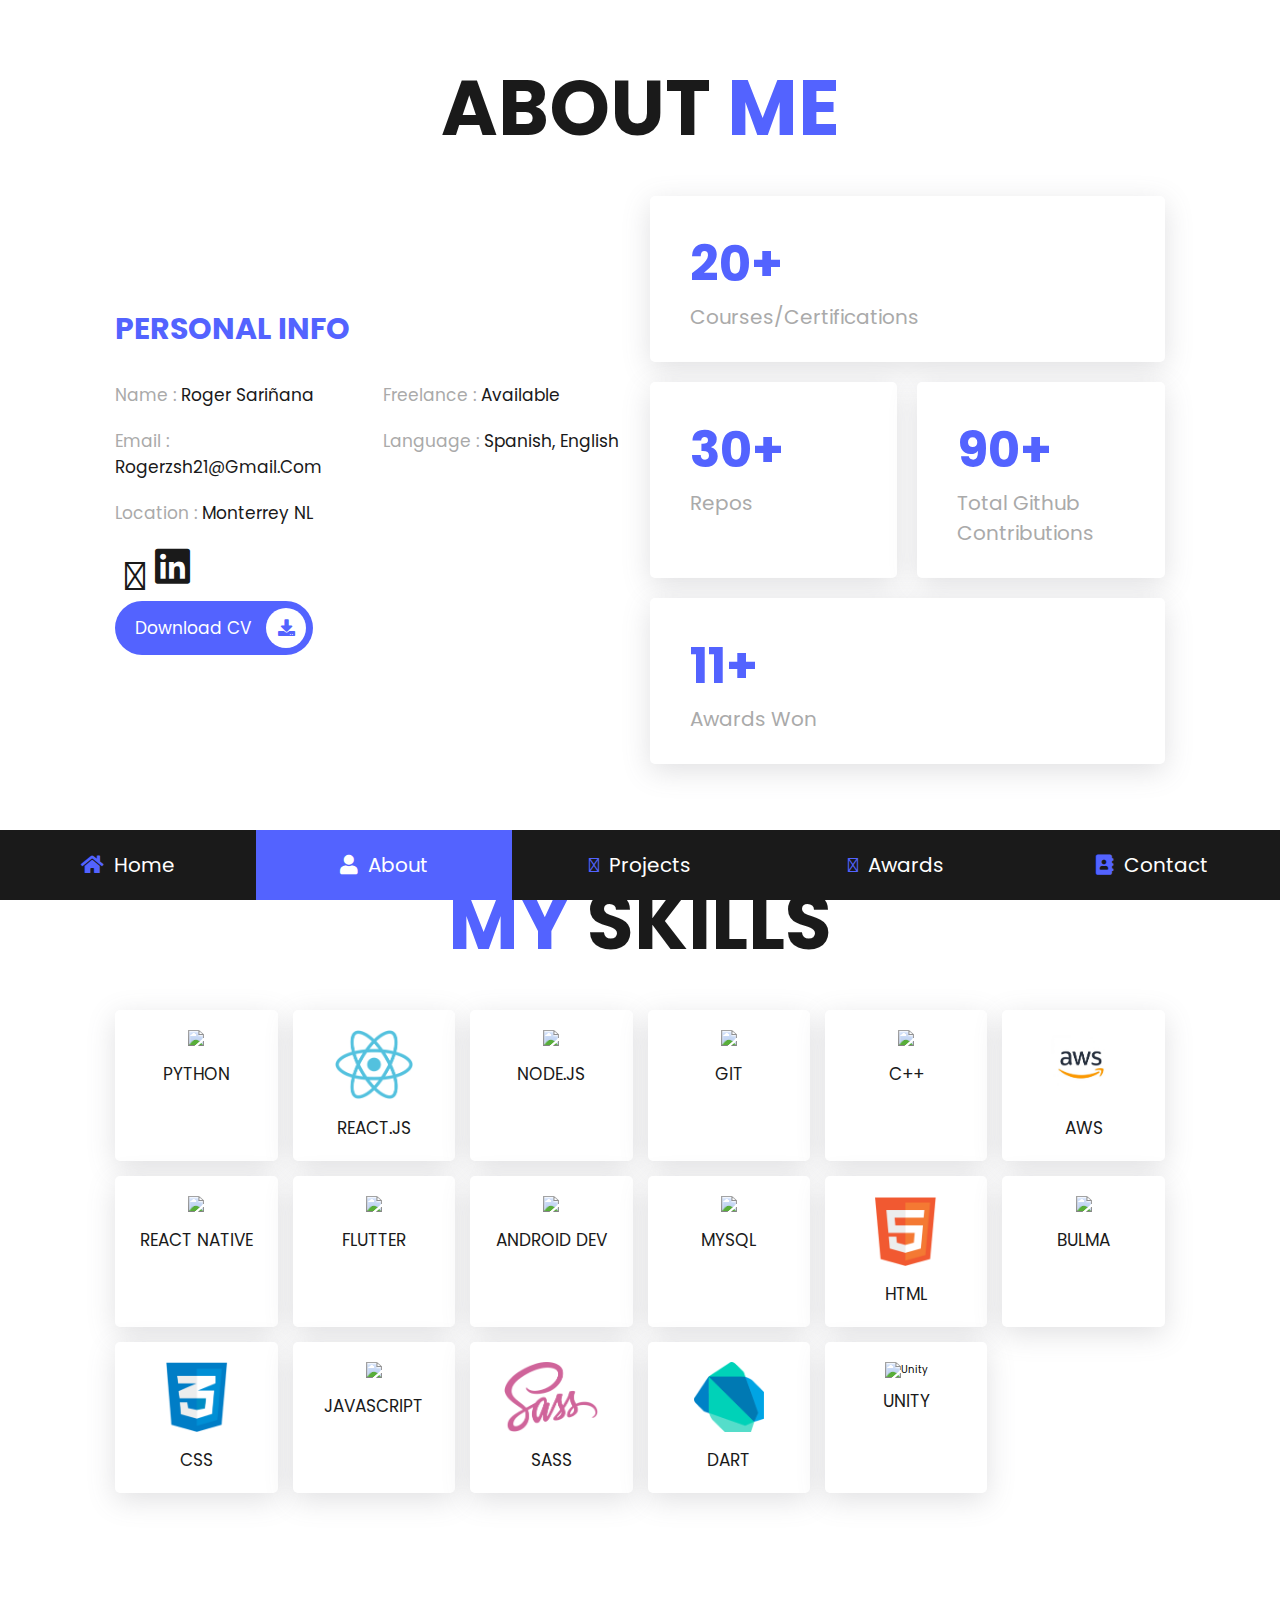
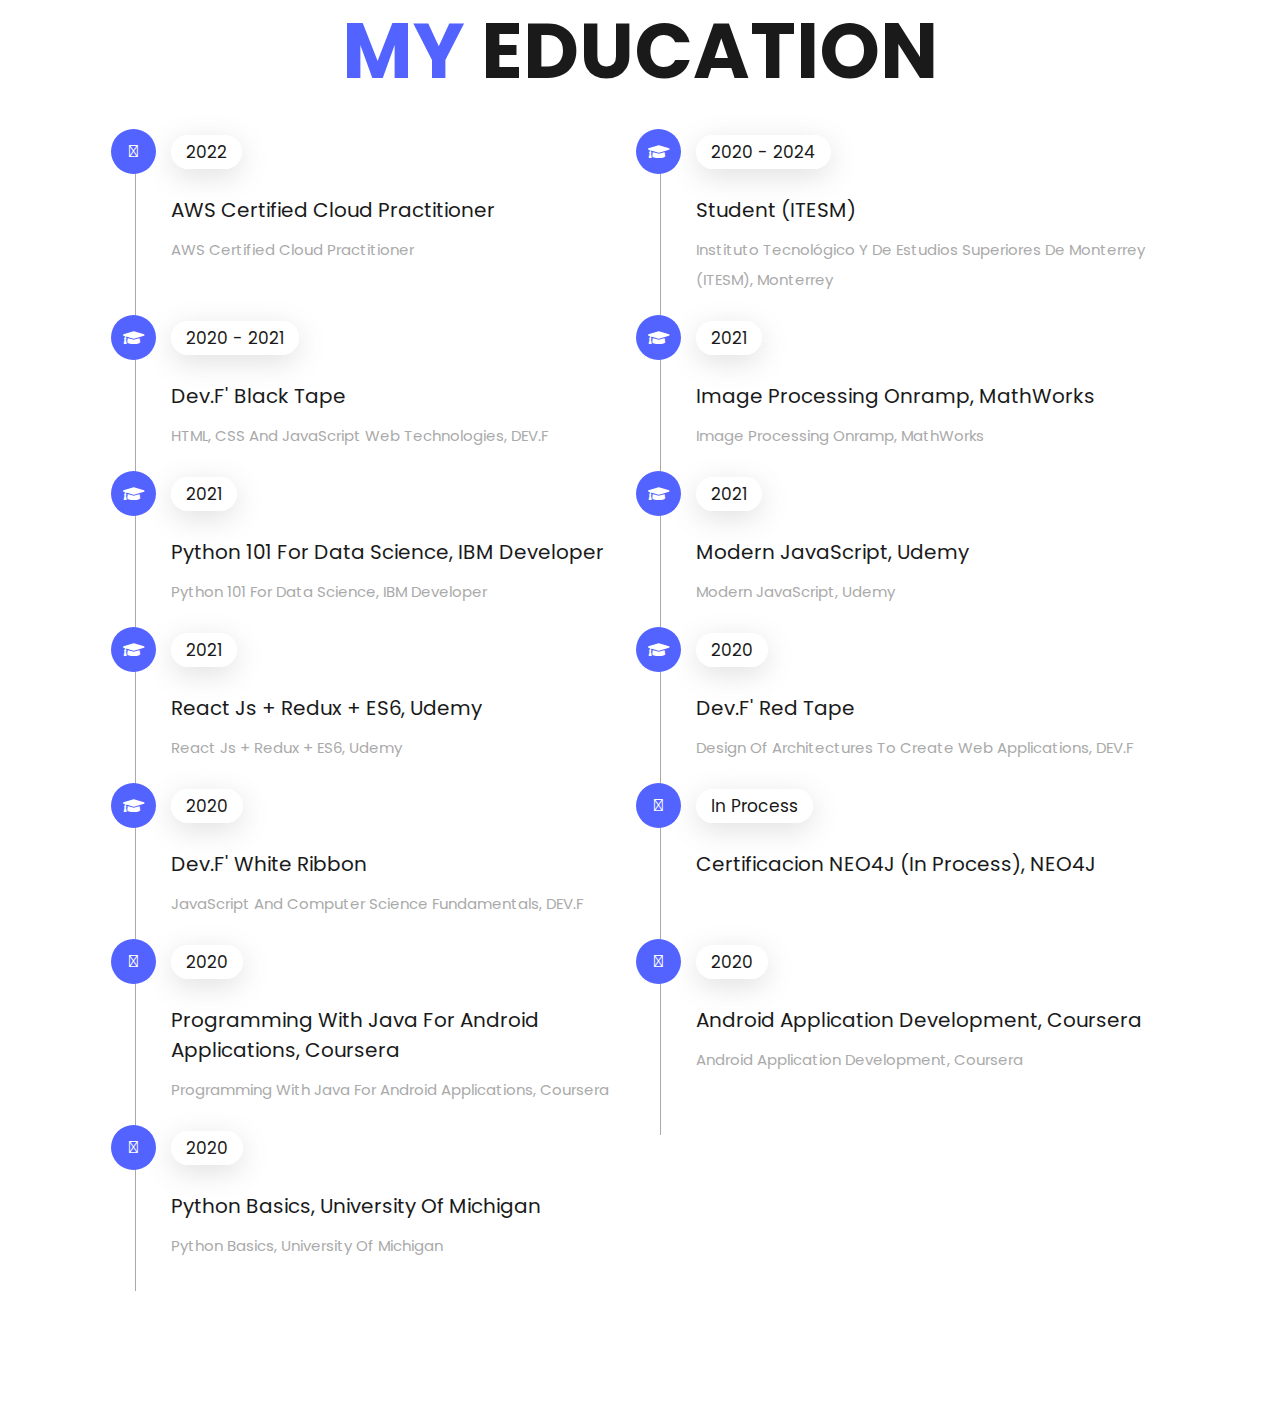
==== about.html @ 5396629f "Add files via upload" ====
<!DOCTYPE html>
<html lang="en">
<head>
    <meta charset="UTF-8">
    <meta http-equiv="X-UA-Compatible" content="IE=edge">
    <meta name="viewport" content="width=device-width, initial-scale=1.0">
    <title>about</title>

    <!-- font awesome cdn link  -->
    <link rel="stylesheet" href="https://cdnjs.cloudflare.com/ajax/libs/font-awesome/5.15.4/css/all.min.css">

    <!-- custom css file link  -->
    <link rel="stylesheet" href="css/style.css">
    <link rel="icon" href="./icon.ico">


</head>
<body>
    
<!-- navbar section starts  -->


<nav class="navbar">
    <a  href="index.html"> <i class="fas fa-home"></i> <span>home</span> </a>
    <a class="active" href="about.html"> <i class="fas fa-user"></i> <span>about</span> </a>
    <a href="projects.html"> <i class="fa-solid fa-rocket"></i> <span>Projects</span> </a>
    <a href="awards.html"> <i class="fa-solid fa-trophy"></i> <span>Awards</span> </a>
    <a href="contact.html"> <i class="fas fa-address-book"></i> <span>contact</span> </a>
</nav>


<!-- navbar section ends -->

<!-- about section starts  -->

<section class="about">

    <h1 class="heading"> about <span>me</span> </h1>

    <div class="row">

        <div class="info-container">

            <h1>personal info</h1>

            <div class="box-container">

                <div class="box">
                    <h3> <span>name : </span> Roger Sariñana </h3>
                    <h3> <span>email : </span> rogerzsh21@gmail.com</h3>
                    <h3> <span>location : </span> Monterrey NL </h3>
                    
                </div>
    
                <div class="box">
                    <h3> <span>freelance : </span> available </h3>
                    <h3> <span>language : </span> Spanish, english </h3>
                </div>

            </div>

            <div class="share2">
                <a href="https://github.com/R0g3r-SH" class="fa-brands fa-github"></a>
                <a href="https://www.linkedin.com/in/roger-sari%C3%B1ana/" class="fab fa-linkedin"></a>
            </div>
    
            <a href="/Roger_Sariñana_Resume.pdf" class="btn"> download CV <i class="fas fa-download"></i> </a>
            



        </div>

        

        <div class="count-container">

            <div class="box">
                <h3>20+</h3>
                <p>Courses/Certifications</p>
            </div>

            <div class="box">
                <h3>30+</h3>
                <p>Repos</p>
            </div>

            <div class="box">
                <h3>90+</h3>
                <p>Total Github Contributions</p>
            </div>

            <div class="box">
                <h3>11+</h3>
                <p>awards won</p>
            </div>

        </div>

    </div>

</section>

<!-- about section ends -->

<!-- skills section starts  -->

<section class="skills">

    <h1 class="heading"> <span>my</span> skills </h1>

    <div class="box-container">
        <div class="box">
            <img src="https://raw.githubusercontent.com/devicons/devicon/master/icons/python/python-original.svg">
            <h3>Python</h3>
        </div>
        <div class="box">
            <img src="./images/icon-6.png">
            <h3>react.js</h3>
        </div>
        <div class="box">
            <img src="https://raw.githubusercontent.com/devicons/devicon/master/icons/nodejs/nodejs-original-wordmark.svg">
            <h3>node.js</h3>
        </div>
        <div class="box">
            <img src="https://www.vectorlogo.zone/logos/git-scm/git-scm-icon.svg">
            <h3>Git</h3>
        </div>
        <div class="box">
            <img src="https://raw.githubusercontent.com/devicons/devicon/master/icons/cplusplus/cplusplus-original.svg">
            <h3>C++</h3>
        </div>

        <div class="box">
            <img src="./images/AWS-logo-2.jpg">
            <h3>AWS</h3>
        </div>
        <div class="box">
            <img src="https://reactnative.dev/img/header_logo.svg">
            <h3>React Native</h3>
        </div>
        <div class="box">
            <img src="https://www.vectorlogo.zone/logos/flutterio/flutterio-icon.svg">
            <h3>Flutter</h3>
        </div>
        <div class="box">
            <img src="https://raw.githubusercontent.com/devicons/devicon/master/icons/android/android-original-wordmark.svg">
            <h3>Android DEV</h3>
        </div>
        <div class="box">
            <img src="https://raw.githubusercontent.com/devicons/devicon/master/icons/mysql/mysql-original-wordmark.svg">
            <h3>MySQL</h3>
        </div>
        <div class="box">
            <img src="images/icon-1.png">
            <h3>html</h3>
        </div>
        <div class="box">
            <img src="https://raw.githubusercontent.com/gilbarbara/logos/804dc257b59e144eaca5bc6ffd16949752c6f789/logos/bulma.svg">
            <h3>Bulma</h3>
        </div>
        <div class="box">
            <img src="images/icon-2.png">
            <h3>css</h3>
        </div>
        <div class="box">
            <img src="https://raw.githubusercontent.com/devicons/devicon/master/icons/javascript/javascript-original.svg">
            <h3>javascript</h3>
        </div>
        <div class="box">
            <img src="images/icon-4.png">
            <h3>sass</h3>
        </div>
        <div class="box">
            <img src="./images/dart.png">
            <h3>DART</h3>
        </div>
        <div class="box">
            <img src="https://www.vectorlogo.zone/logos/unity3d/unity3d-icon.svg" alt="unity">
            <h3>Unity</h3>
        </div>

    </div>

</section>

<!-- skills section ends -->

<!-- education section starts  -->

<section class="education">

    <h1 class="heading"> <span>my</span> education </h1>

    <div class="box-container">
        <div class="box">
            <i class="fa-solid fa-medal"></i>
            <span>2022</span>
            <h3>AWS Certified Cloud Practitioner</h3>
            <p>AWS Certified Cloud Practitioner</p>
        </div>

        <div class="box">
            <i class="fas fa-graduation-cap"></i>
            <span>2020 - 2024</span>
            <h3>Student (ITESM)</h3>
            <p>Instituto Tecnológico y de Estudios Superiores de Monterrey (ITESM), Monterrey</p>
        </div>

        <div class="box">
            <i class="fas fa-graduation-cap"></i>
            <span>2020 - 2021</span>
            <h3>Dev.F' black tape</h3>
            <p>HTML, CSS and JavaScript web technologies, DEV.F</p>
        </div>
        <div class="box">
            <i class="fas fa-graduation-cap"></i>
            <span>2021</span>
            <h3>Image Processing Onramp, MathWorks</h3>
            <p>Image Processing Onramp, MathWorks</p>
        </div>
        <div class="box">
            <i class="fas fa-graduation-cap"></i>
            <span>2021</span>
            <h3>Python 101 for Data Science, IBM Developer</h3>
            <p>Python 101 for Data Science, IBM Developer</p>
        </div>
        <div class="box">
            <i class="fas fa-graduation-cap"></i>
            <span>2021</span>
            <h3>Modern JavaScript, Udemy</h3>
            <p>Modern JavaScript, Udemy</p>
        </div>
        <div class="box">
            <i class="fas fa-graduation-cap"></i>
            <span>2021</span>
            <h3>React Js + Redux + ES6, Udemy</h3>
            <p>React Js + Redux + ES6, Udemy</p>
        </div>


        <div class="box">
            <i class="fas fa-graduation-cap"></i>
            <span>2020</span>
            <h3>Dev.F' Red tape</h3>
            <p>Design of architectures to create web applications, DEV.F</p>
        </div>

        <div class="box">
            <i class="fas fa-graduation-cap"></i>
            <span>2020</span>
            <h3>Dev.F' white ribbon</h3>
            <p>JavaScript and Computer Science Fundamentals, DEV.F</p>
        </div>

        <div class="box">
            <i class="fa-solid fa-medal"></i>
            <span>In Process</span>
            <h3>Certificacion NEO4J (in process), NEO4J </h3>
        </div>
        
        <div class="box">
            <i class="fa-solid fa-medal"></i>
            <span>2020</span>
            <h3>Programming with Java for Android applications, Coursera</h3>
            <p>Programming with Java for Android applications, Coursera</p>
        </div>
        <div class="box">
            <i class="fa-solid fa-medal"></i>
            <span>2020</span>
            <h3>Android application development, Coursera</h3>
            <p>Android application development, Coursera</p>
        </div>
        <div class="box">
            <i class="fa-solid fa-medal"></i>
            <span>2020</span>
            <h3>Python Basics, University of Michigan </h3>
            <p>Python Basics, University of Michigan</p>
        </div>

</section>

<!-- education section ends -->
<script src="https://kit.fontawesome.com/ab9b5eaa45.js" crossorigin="anonymous"></script>
<script src="./app.js"></script>
</body>
</html>
---- css/style.css ----
@import url("https://fonts.googleapis.com/css2?family=Poppins:wght@100;300;400;500;600;700&display=swap");
* {
  font-family: 'Poppins', sans-serif;
  margin: 0;
  padding: 0;
  -webkit-box-sizing: border-box;
          box-sizing: border-box;
  text-decoration: none;
  outline: none;
  border: none;
  text-transform: capitalize;
}

html {
  font-size: 62.5%;
  overflow-x: hidden;
}

html::-webkit-scrollbar {
  width: 1rem;
}

html::-webkit-scrollbar-track {
  background: #FFFF;
}

html::-webkit-scrollbar-thumb {
  background: #5363FF;
  border-radius: 5rem;
}

body {
  background: #FFFF;
  padding-bottom: 6.5rem;
}

section {
  padding: 5rem 9%;
}

.heading {
  text-align: center;
  font-size: 6vw;
  color: #1a1a1a;
  margin-bottom: 3rem;
  text-transform: uppercase;
}

.heading span {
  text-transform: uppercase;
  color: #5363FF;
}

.btn {
  display: inline-block;
  margin-top: 1rem;
  border-radius: 5rem;
  background: #5363FF;
  padding: .7rem;
  font-size: 1.7rem;
  color: #fff;
  padding-left: 2rem;
}

.btn i {
  height: 4rem;
  width: 4rem;
  line-height: 4rem;
  font-size: 1.7rem;
  text-align: center;
  background: #fff;
  color: #5363FF;
  border-radius: 50%;
  margin-left: 1rem;
  -webkit-transition: .2s linear;
  transition: .2s linear;
}

.btn:hover i {
  margin-left: 2rem;
}

.navbar {
  position: fixed;
  bottom: 0;
  left: 0;
  right: 0;
  display: -webkit-box;
  display: -ms-flexbox;
  display: flex;
  z-index: 1000;
  -webkit-box-align: end;
      -ms-flex-align: end;
          align-items: flex-end;
}

.navbar a {
  padding: 2rem;
  font-size: 2rem;
  background: #1a1a1a;
  -webkit-box-flex: 1;
      -ms-flex: 1;
          flex: 1;
  color: #fff;
  text-align: center;
  -webkit-transition: .2s linear;
  transition: .2s linear;
}

.navbar a i {
  color: #5363FF;
  padding-right: .5rem;
}

.navbar a:hover {
  background: #5363FF;
  padding-bottom: 6rem;
}

.navbar .active {
  background: #5363FF;
  color: #fff;
}

.navbar .active i{
  color: #fff;
}

.navbar a:hover i {
  color: #fff;
}

.home {
  display: -webkit-box;
  display: -ms-flexbox;
  display: flex;
  -webkit-box-align: center;
      -ms-flex-align: center;
          align-items: center;
  -ms-flex-wrap: wrap;
      flex-wrap: wrap;
  gap: 4rem;
  min-height: calc(100vh - 6.5rem);
}

.home .image {
  -webkit-box-flex: 1;
      -ms-flex: 1 1 42rem;
          flex: 1 1 42rem;
  text-align: center;
}

.home .image img {
  height: 50rem;
  width: 50rem;
  border-radius: 30% 70% 70% 30% / 30% 30% 70% 70%;
}

.home .content {
  -webkit-box-flex: 1;
      -ms-flex: 1 1 42rem;
          flex: 1 1 42rem;
}

.home .content h3 {
  color: #1a1a1a;
  font-size: 4rem;
  padding-bottom: .5rem;
}

.home .content span {
  font-size: 3rem;
  color: #5363FF;
  padding: .5rem 0;
  display: block;
}

.home .content p {
  font-size: 1.5rem;
  color: #aaa;
  padding: 1rem 0;
  line-height: 2;
}

.about .row {
  display: -webkit-box;
  display: -ms-flexbox;
  display: flex;
  -webkit-box-align: center;
      -ms-flex-align: center;
          align-items: center;
  -ms-flex-wrap: wrap;
      flex-wrap: wrap;
  gap: 2rem;
}

.about .row .info-container {
  -webkit-box-flex: 1;
      -ms-flex: 1 1 42rem;
          flex: 1 1 42rem;
}

.about .row .info-container h1 {
  font-size: 3rem;
  color: #5363FF;
  text-transform: uppercase;
  padding-bottom: 1rem;
}

.about .row .info-container .box-container {
  padding: 1rem 0;
  display: -webkit-box;
  display: -ms-flexbox;
  display: flex;
  -ms-flex-wrap: wrap;
      flex-wrap: wrap;
  gap: 2rem;
}

.about .row .info-container .box-container .box {
  -webkit-box-flex: 1;
      -ms-flex: 1 1 20rem;
          flex: 1 1 20rem;
}

.about .row .info-container .box-container .box h3 {
  font-size: 1.7rem;
  color: #1a1a1a;
  padding: 1rem 0;
  font-weight: normal;
}

.about .row .info-container .box-container .box h3 span {
  color: #aaa;
  font-weight: normal;
}

.about .row .count-container {
  -webkit-box-flex: 1;
      -ms-flex: 1 1 42rem;
          flex: 1 1 42rem;
  display: -webkit-box;
  display: -ms-flexbox;
  display: flex;
  -ms-flex-wrap: wrap;
      flex-wrap: wrap;
  gap: 2rem;
}

.about .row .count-container .box {
  -webkit-box-flex: 1;
      -ms-flex: 1 1 20rem;
          flex: 1 1 20rem;
  padding: 3rem 4rem;
  border-radius: .5rem;
  background: #FFFF;
  box-shadow: rgba(100, 100, 111, 0.2) 0px 7px 29px 0px;
}

.about .row .count-container .box h3 {
  font-size: 5rem;
  color: #5363FF;
}

.about .row .count-container .box p {
  font-size: 2rem;
  color: #aaa;
}

.skills .box-container {
  display: -ms-grid;
  display: grid;
  -ms-grid-columns: (minmax(16rem, 1fr))[auto-fit];
      grid-template-columns: repeat(auto-fit, minmax(16rem, 1fr));
  gap: 1.5rem;
}

.skills .box-container .box {
  padding: 2rem;
  text-align: center;
  box-shadow: rgba(100, 100, 111, 0.2) 0px 7px 29px 0px;
  border-radius: .5rem;
  background:#fff;
}

.skills .box-container .box:hover {
  background: rgba(83, 99, 255, .3);
  cursor: pointer;
}

.skills .box-container .box:hover h3 {
  color: #FFFF;
}

.skills .box-container .box img {
  height: 7rem;
  margin-bottom: 1rem;
}

.skills .box-container .box h3 {
  color: #1a1a1a;
  font-size: 1.7rem;
  font-weight: normal;
  text-transform: uppercase;
}

.education .box-container {
  display: -webkit-box;
  display: -ms-flexbox;
  display: flex;
  -ms-flex-wrap: wrap;
      flex-wrap: wrap;
}

.education .box-container .box {
  -webkit-box-flex: 1;
      -ms-flex: 1 1 40rem;
          flex: 1 1 40rem;
  margin-left: 2rem;
  padding-top: 0;
  padding-bottom: 0;
  padding-left: 3.5rem;
  padding-bottom: 3rem;
  border-left: 0.1rem solid #aaa;
  position: relative;
}

.education .box-container .box i {
  height: 4.5rem;
  width: 4.5rem;
  line-height: 4.5rem;
  font-size: 1.7rem;
  border-radius: 50%;
  background: #5363FF;
  color: #fff;
  text-align: center;
  position: absolute;
  top: -1rem;
  left: -2.5rem;
}

.education .box-container .box span {
  font-size: 1.7rem;
  color: #1a1a1a;
  border-radius: 5rem;
  padding: .5rem 1.5rem;
  background: #FFFF;
  box-shadow: rgba(100, 100, 111, 0.2) 0px 7px 29px 0px;
}

.education .box-container .box h3 {
  font-size: 2rem;
  padding: 1rem 0;
  color: #1a1a1a;
  padding-top: 3rem;
  font-weight: normal;
}

.education .box-container .box p {
  font-size: 1.5rem;
  color: #aaa;
  line-height: 2;
}

.portfolio {
  text-align: center;
}

.portfolio .box-container {
  display: -ms-grid;
  display: grid;
  -ms-grid-columns: (minmax(31rem, 1fr))[auto-fit];
      grid-template-columns: repeat(auto-fit, minmax(31rem, 1fr));
  gap: 1.5rem;
  margin-bottom: 2rem;
}

.portfolio .box-container .box {
  height: 30rem;
  overflow: hidden;
  position: relative;
}

.portfolio .box-container .box:hover .content {
  -webkit-transform: translateY(0%);
          transform: translateY(0%);
}

.portfolio .box-container .box img {
  height: 100%;
  width: 100%;
  -o-object-fit: cover;
     object-fit: cover;
}

.portfolio .box-container .box .content {
  position: absolute;
  top: 0;
  left: 0;
  height: 100%;
  width: 100%;
  background: #1a1a1a;
  display: -webkit-box;
  display: -ms-flexbox;
  display: flex;
  -webkit-box-orient: vertical;
  -webkit-box-direction: normal;
      -ms-flex-flow: column;
          flex-flow: column;
  -webkit-box-align: center;
      -ms-flex-align: center;
          align-items: center;
  -webkit-box-pack: center;
      -ms-flex-pack: center;
          justify-content: center;
  padding: 2rem;
  -webkit-transform: translateY(-100%);
          transform: translateY(-100%);
  -webkit-transition: .2s linear;
  transition: .2s linear;
}

.portfolio .box-container .box .content h3 {
  font-size: 2.5rem;
  color: #fff;
  text-transform: uppercase;
  font-weight: normal;
}

.portfolio .box-container .box .content p {
  padding: 1rem 0;
  font-size: 1.5rem;
  line-height: 2;
  color: #aaa;
}

.portfolio .box-container .box .content a {
  font-size: 2rem;
  color: #5363FF;
}

.portfolio .box-container .box .content a:hover {
  color: #fff;
}

.blogs .box-container {
  display: -ms-grid;
  display: grid;
  -ms-grid-columns: (minmax(31rem, 1fr))[auto-fit];
      grid-template-columns: repeat(auto-fit, minmax(31rem, 1fr));
  gap: 1.5rem;
}

.blogs .box-container .box {
  text-align: center;
  padding: 2rem;
  border-radius: .5rem;
  background: #fff;
  box-shadow: rgba(100, 100, 111, 0.2) 0px 7px 29px 0px;
}

.blogs .box-container .box:hover .image img {
  -webkit-transform: scale(1.2);
          transform: scale(1.2);
}

.blogs .box-container .box .image {
  height: 25rem;
  width: 100%;
  border-radius: .5rem;
  overflow: hidden;
}

.blogs .box-container .box .image img {
  height: 100%;
  width: 100%;
  -o-object-fit: cover;
     object-fit: cover;
  -webkit-transition: .2s linear;
  transition: .2s linear;
}

.blogs .box-container .box .content .icons {
  position: relative;
  top: -1rem;
  border-radius: .5rem;
  padding: 1.5rem;
  display: inline-block;
  background: #FFFF;
}

.blogs .box-container .box .content .icons a {
  font-size: 1.4rem;
  margin: 0 1rem;
  color: #1a1a1a;
}

.blogs .box-container .box .content .icons a:hover {
  color: #5363FF;
}

.blogs .box-container .box .content .icons a i {
  padding-right: .5rem;
  color: #5363FF;
}

.blogs .box-container .box .content h3 {
  font-size: 2rem;
  color: #1a1a1a;
  font-weight: bold;
}

.blogs .box-container .box .content p {
  font-size: 1.5rem;
  color: #aaa;
  padding: 1rem 0;
  line-height: 2;
}

.contact .row {
  display: -webkit-box;
  display: -ms-flexbox;
  display: flex;
  -webkit-box-align: center;
      -ms-flex-align: center;
          align-items: center;
  -ms-flex-wrap: wrap;
      flex-wrap: wrap;
  gap: 2rem;
}

.contact .row .info-container {
  width: 40rem;
}

.contact .row .info-container h1 {
  font-size: 3rem;
  text-transform: uppercase;
  color: #5363FF;
  padding-bottom: 1rem;
}

.contact .row .info-container p {
  font-size: 1.5rem;
  line-height: 2;
  color: #aaa;
  padding: 1rem 0;
}

.contact .row .info-container .box-container {
  padding: 2rem 0;
}

.contact .row .info-container .box-container .box {
  display: -webkit-box;
  display: -ms-flexbox;
  display: flex;
  gap: 2rem;
  padding: 1rem 0;
}

.contact .row .info-container .box-container .box i {
  font-size: 3rem;
  color: #5363FF;
}

.contact .row .info-container .box-container .box h3 {
  font-size: 2rem;
  color: #5363FF;
}

.contact .row .info-container .share a {
  font-size: 2rem;
  height: 4.5rem;
  width: 4.5rem;
  line-height: 4.5rem;
  border-radius: 50%;
  background: #1a1a1a;
  color: #fff;
  text-align: center;
  margin-right: .3rem;
}

.share2{

  font-size: 4rem;
  display: flex;
  height: 4.5rem;
  width: 4.5rem;
}

.share2 a{
color: #1a1a1a;
padding-left: 1rem;
}

.contact .row .info-container .share a:hover {
  background: #5363FF;
}

.contact .row form {
  -webkit-box-flex: 1;
      -ms-flex: 1 1 42rem;
          flex: 1 1 42rem;
}

.contact .row form .inputBox {
  display: -webkit-box;
  display: -ms-flexbox;
  display: flex;
  -ms-flex-wrap: wrap;
      flex-wrap: wrap;
  -webkit-box-pack: justify;
      -ms-flex-pack: justify;
          justify-content: space-between;
}

.contact .row form .inputBox input {
  width: 49%;
}

.contact .row form .inputBox input,
.contact .row form textarea {
  border-radius: 5rem;
  padding: 1.2rem 1.8rem;
  font-size: 1.6rem;
  color: #5363FF;
  text-transform: none;
  margin: .7rem 0;
  background: #FFFF;
  box-shadow: rgba(100, 100, 111, 0.2) 0px 7px 29px 0px;
}

.contact .row form textarea {
  width: 100%;
  border-radius: 1rem;
  resize: none;
  height: 25rem;
}

.contact .row form .btn {
  padding: 1rem 3rem;
  cursor: pointer;
}

.contact .row form .btn:hover {
  background: #1a1a1a;
  color: #FFFF;
}

@media (max-width: 1200px) {
  html {
    font-size: 55%;
  }
  section {
    padding: 3rem 2rem;
  }
}

@media (max-width: 768px) {
  .heading {
    font-size: 12vw;
  }
  .navbar a i {
    padding: 0;
  }
  .navbar a span {
    display: none;
  }
  .navbar a:hover {
    padding-bottom: 2rem;
  }
  .home {
    text-align: center;
    gap: 2rem;
  }
  .home .image img {
    height: 30rem;
    width: 30rem;
  }
  .home .content h3 {
    font-size: 3rem;
  }
  .home .content span {
    font-size: 2.5rem;
  }
  .contact .row form .inputBox input {
    width: 100%;
    margin-bottom: 1rem;
  }
}

@media (max-width: 450px) {
  html {
    font-size: 50%;
  }
}
/*# sourceMappingURL=style.css.map */
.typewriter  {
  font-size: 4rem;
  padding-bottom: .5rem;
  overflow: hidden; /* Ensures the content is not revealed until the animation */
  border-right: .15em solid  #5363FF; /* The typwriter cursor */
  white-space: nowrap; /* Keeps the content on a single line */
  margin: 0 auto; /* Gives that scrolling effect as the typing happens */
  letter-spacing: .03em; /* Adjust as needed */
  animation: 
    typing 3.5s steps(40, end),
    blink-caret .75s step-end infinite;
}

/* The typing effect */
@keyframes typing {
  from { width: 0 }
  to { width: 100% }
}

/* The typewriter cursor effect */
@keyframes blink-caret {
  from, to { border-color: transparent }
  50% { border-color:  #5363FF; }
}
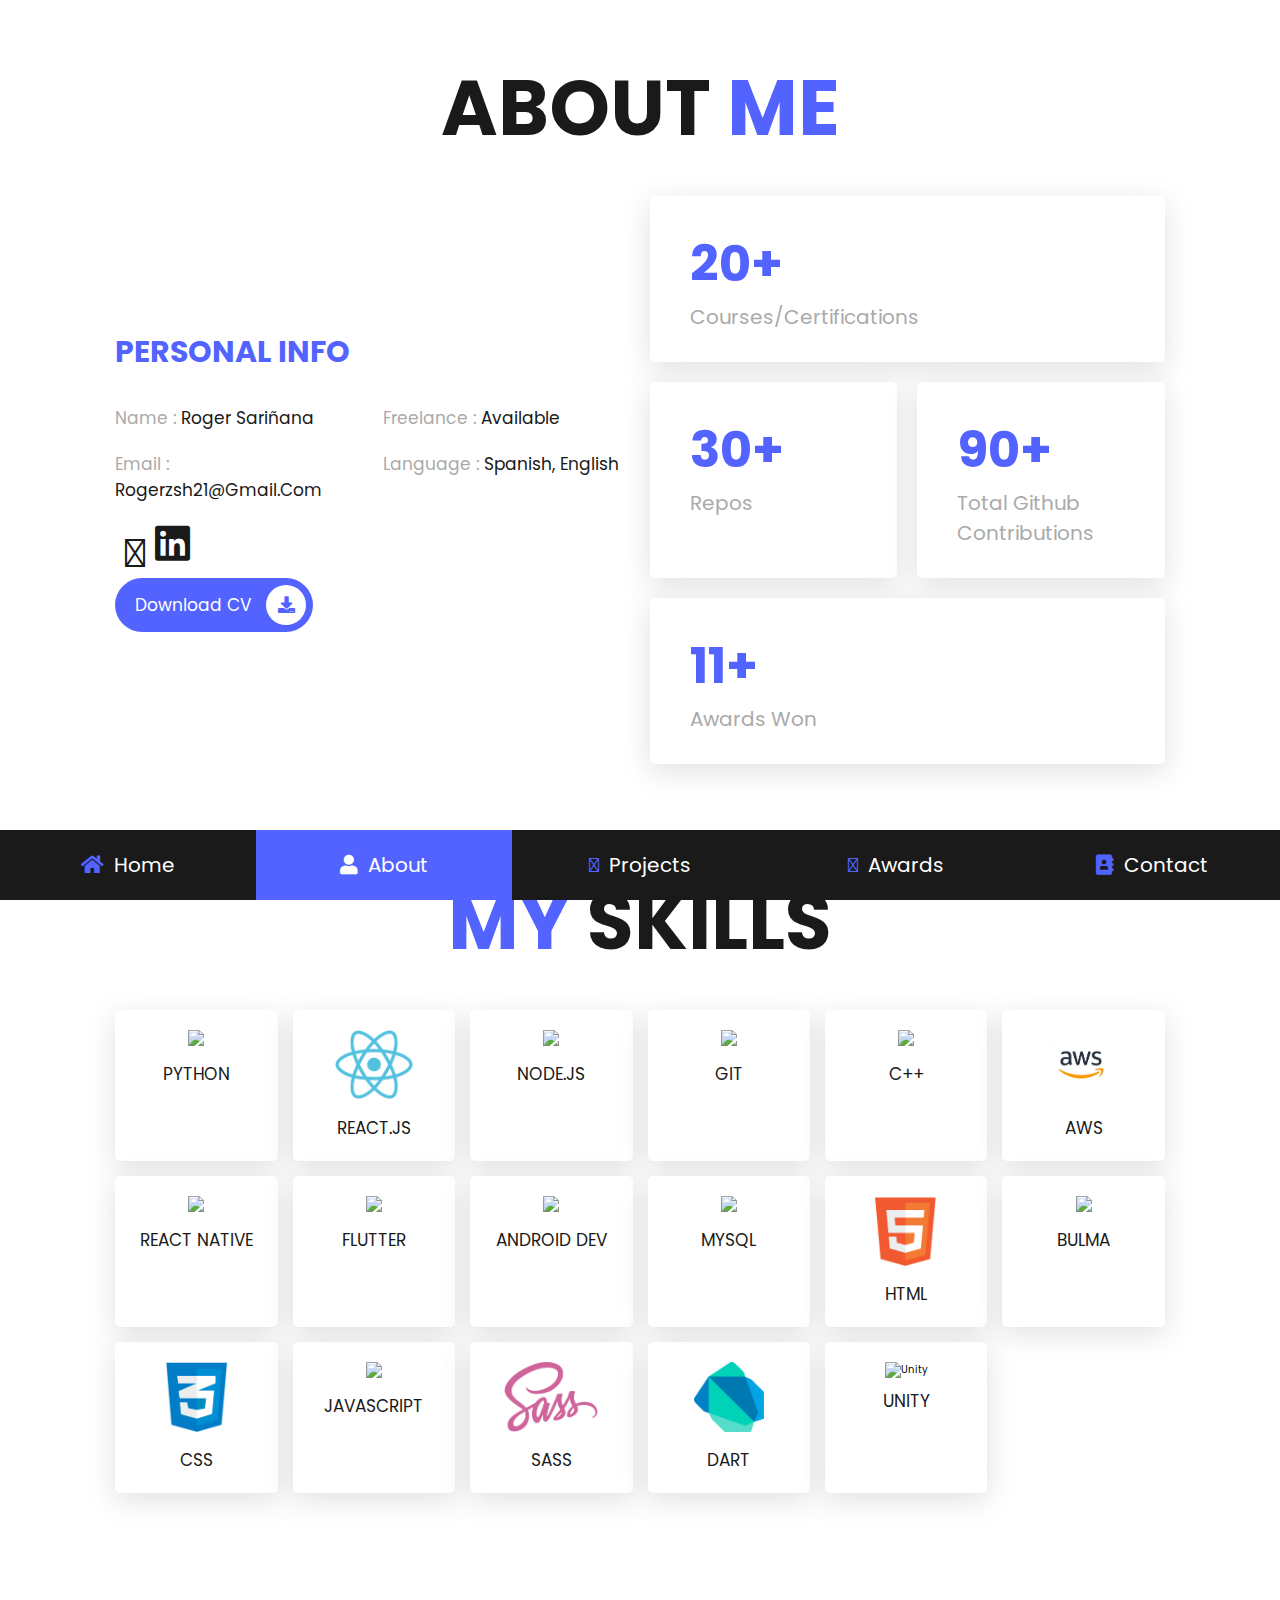
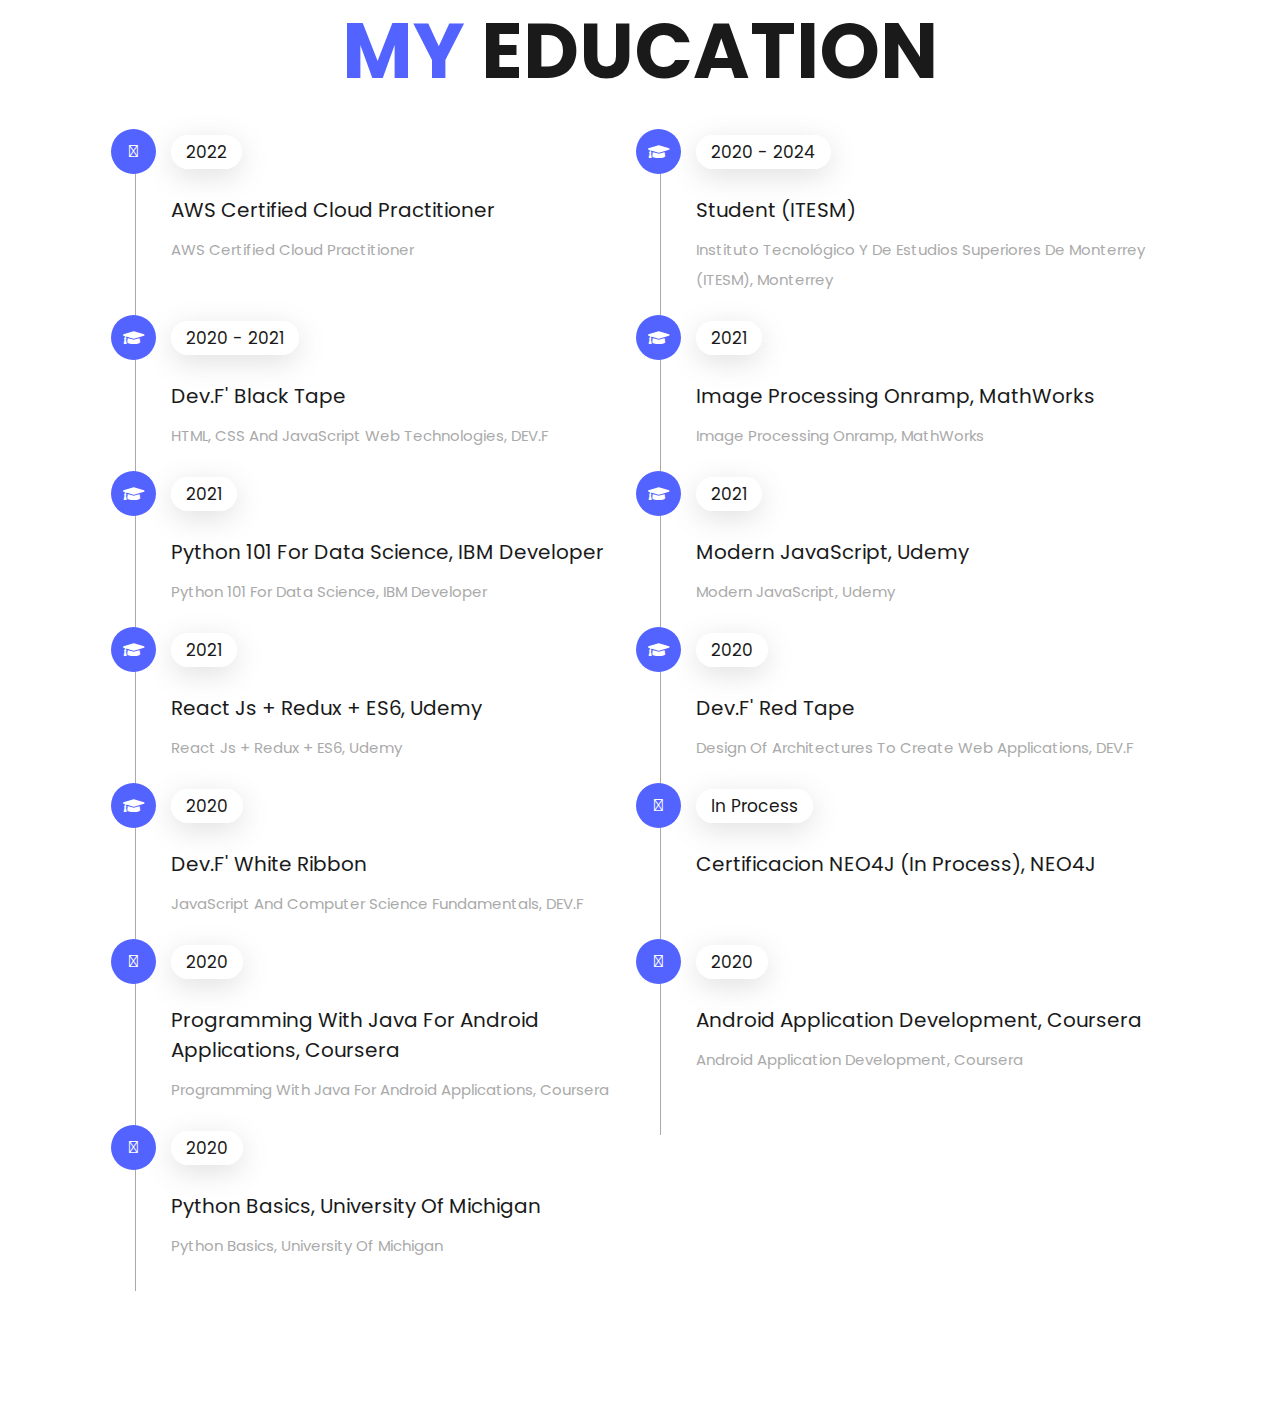
==== commit a47363c6: "Update about.html" ====
--- a/about.html
+++ b/about.html
@@ -48,7 +48,7 @@
                 <div class="box">
                     <h3> <span>name : </span> Roger Sariñana </h3>
                     <h3> <span>email : </span> rogerzsh21@gmail.com</h3>
-                    <h3> <span>location : </span> Monterrey NL </h3>
+                   
                     
                 </div>
     
@@ -284,4 +284,4 @@
 <script src="https://kit.fontawesome.com/ab9b5eaa45.js" crossorigin="anonymous"></script>
 <script src="./app.js"></script>
 </body>
-</html>+</html>
